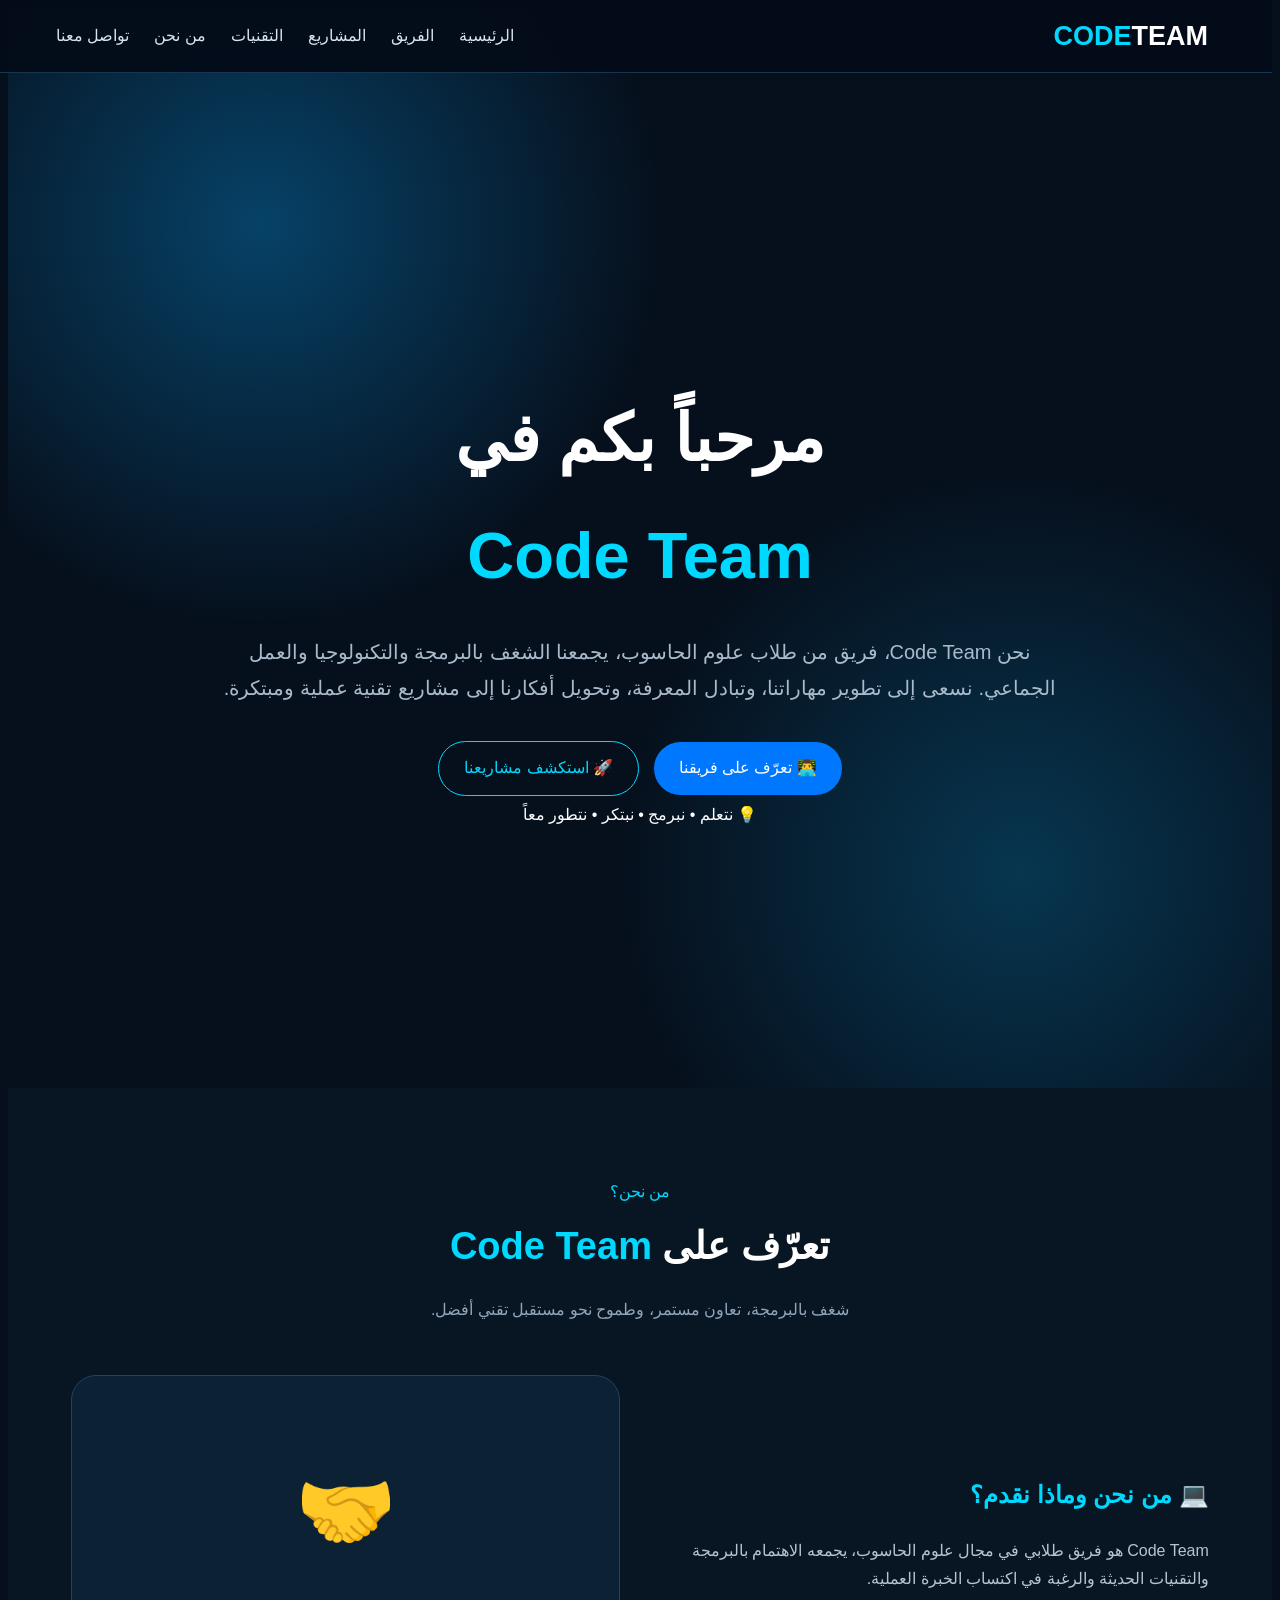
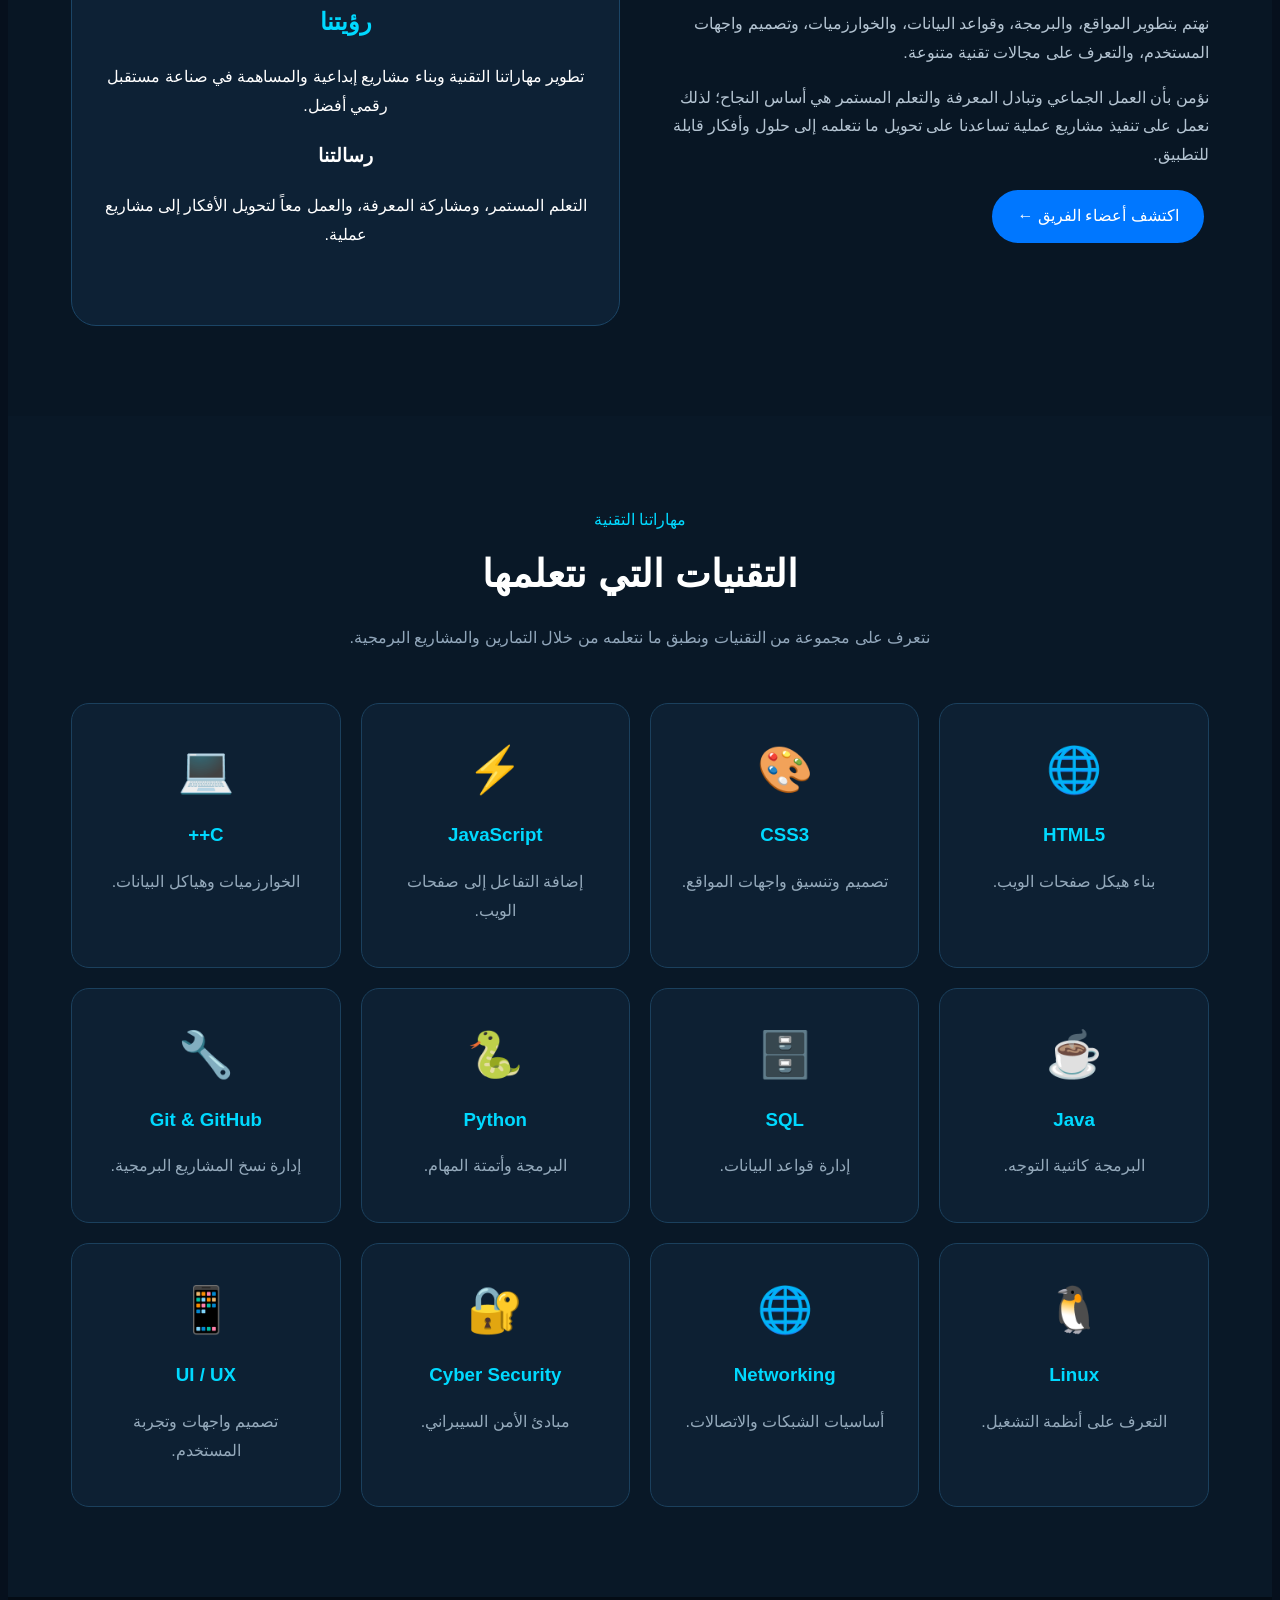
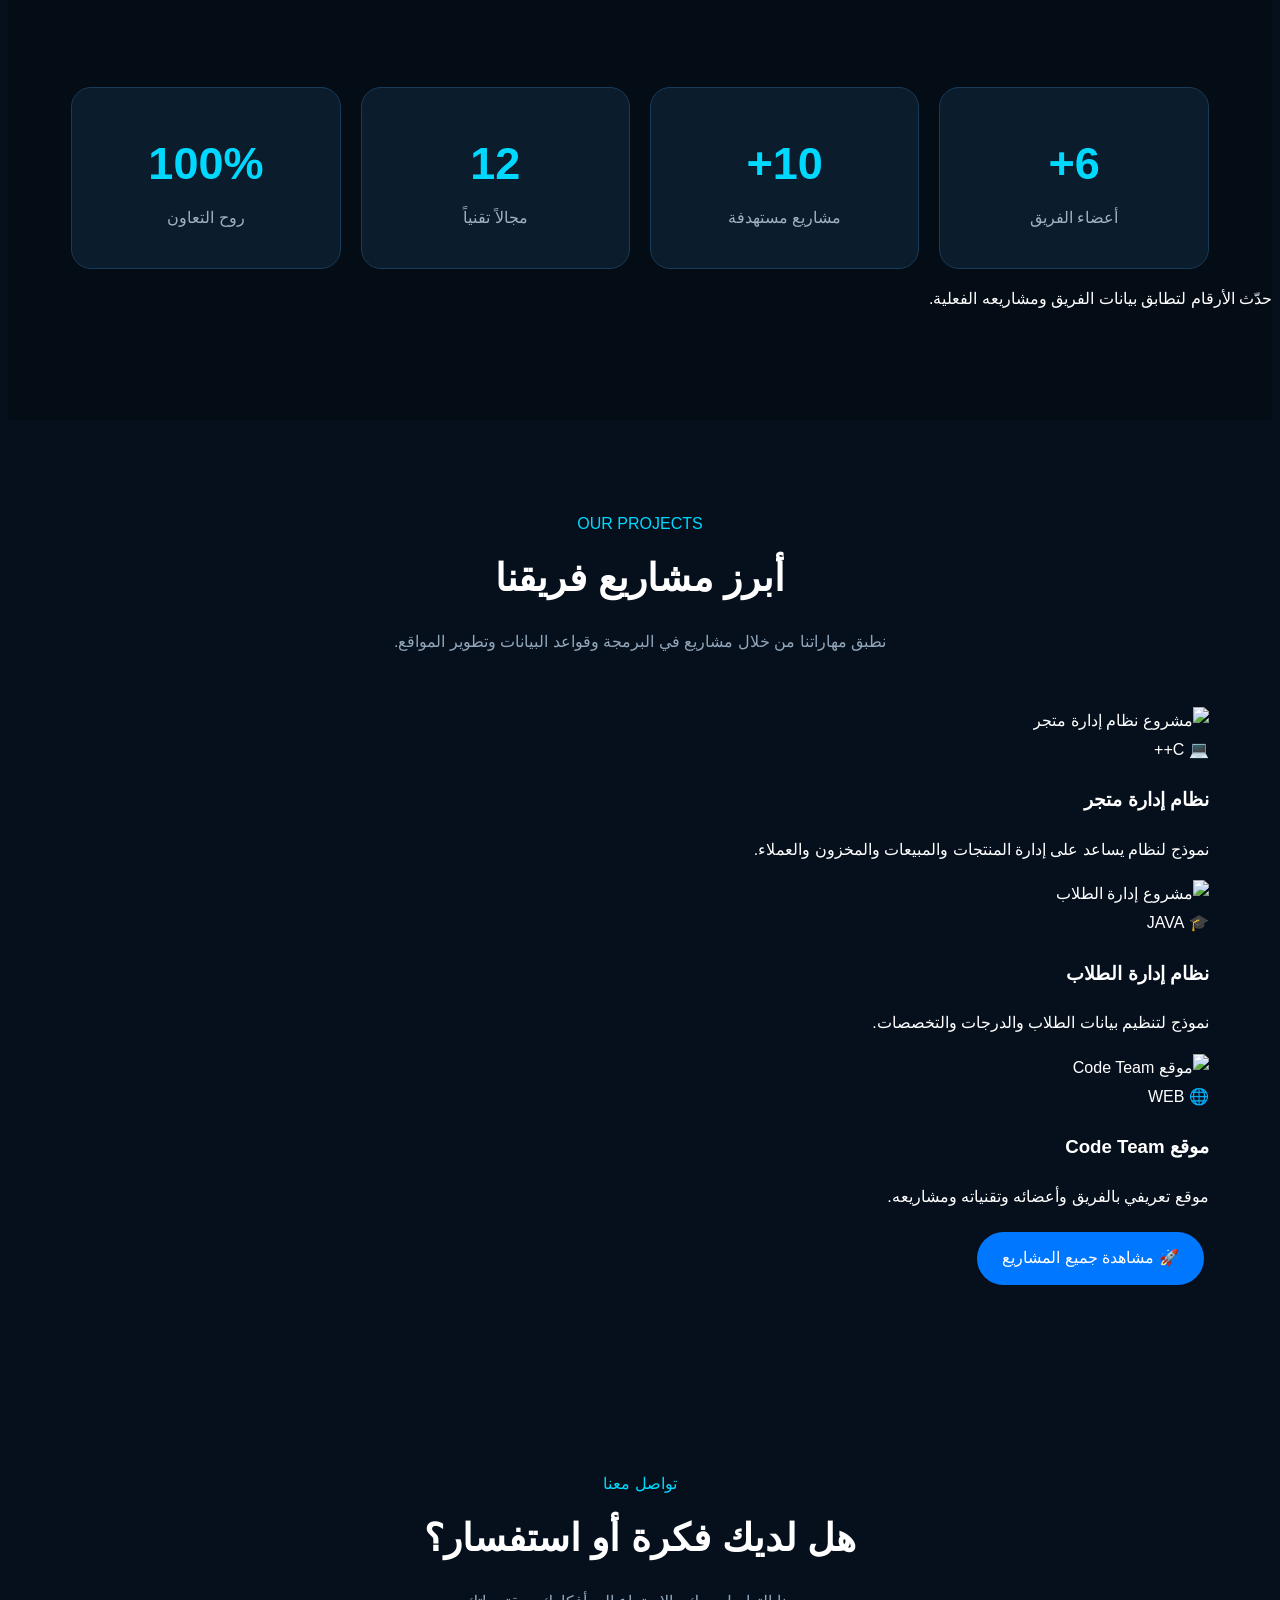
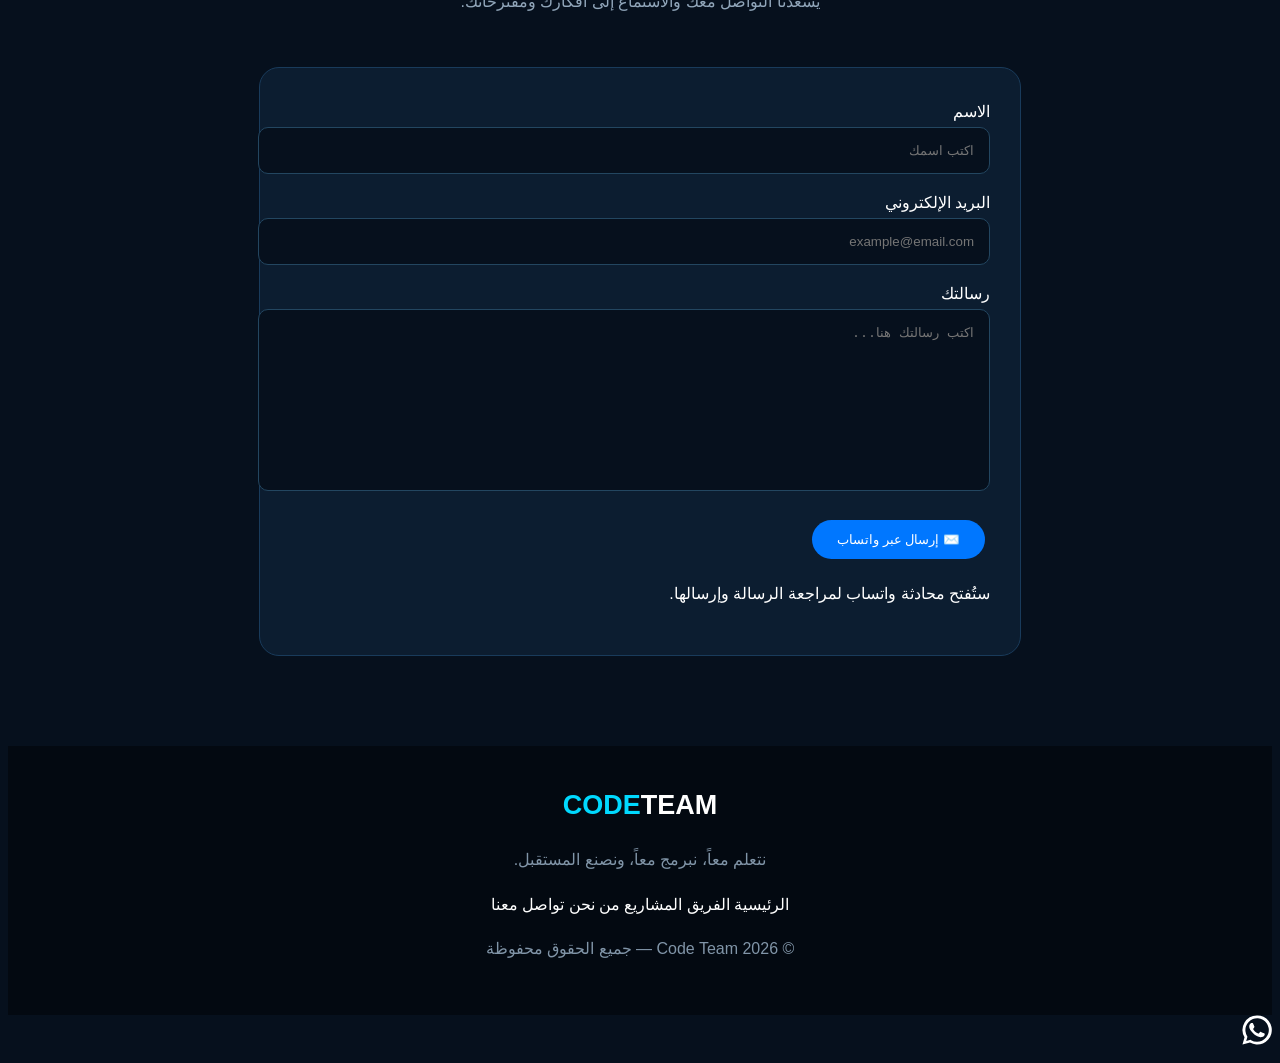
==== index.html @ 708ad38e "الرفع الأول للموقع" ====
<!DOCTYPE html>
<html lang="ar" dir="rtl">

<head>
    <meta charset="UTF-8">
    <meta name="viewport" content="width=device-width, initial-scale=1.0">

    <meta name="theme-color" content="#06101d">
    <meta name="description"
          content="Code Team فريق طلابي في علوم الحاسوب يهتم بالبرمجة وتطوير المواقع والمشاريع التقنية والعمل الجماعي.">

    <title>Code Team | فريق علوم الحاسوب</title>

    <link rel="stylesheet" href="css/style.css">
</head>

<body>

<!-- ================= رأس الموقع ================= -->

<header>
    <nav class="navbar container">

        <a href="index.html" class="logo">
            CODE<span>TEAM</span>
        </a>

        <ul>
            <li><a href="index.html" class="active">الرئيسية</a></li>
            <li><a href="team.html">الفريق</a></li>
            <li><a href="projects.html">المشاريع</a></li>
            <li><a href="#technologies">التقنيات</a></li>
            <li><a href="#about">من نحن</a></li>
            <li><a href="#contact">تواصل معنا</a></li>
        </ul>

    </nav>
</header>


<main>

    <!-- ================= الواجهة الرئيسية ================= -->

    <section class="hero">

        <div class="container hero-content">

            <!-- <span class="badge">
                🚀 فريق طلابي تقني
            </span> -->

            <h1>
                مرحباً بكم في<br>
                <span>Code Team</span>
            </h1>

            <p class="hero-description">
                نحن Code Team، فريق من طلاب علوم الحاسوب،
                يجمعنا الشغف بالبرمجة والتكنولوجيا والعمل الجماعي.
                نسعى إلى تطوير مهاراتنا، وتبادل المعرفة،
                وتحويل أفكارنا إلى مشاريع تقنية عملية ومبتكرة.
            </p>

            <div class="hero-buttons">

                <a href="team.html" class="btn">
                    👨‍💻 تعرّف على فريقنا
                </a>

                <a href="projects.html" class="btn btn-outline">
                    🚀 استكشف مشاريعنا
                </a>

            </div>

            <div class="hero-note">
                💡 نتعلم • نبرمج • نبتكر • نتطور معاً
            </div>

        </div>

    </section>


    <!-- ================= من نحن ================= -->

    <section class="about section-padding" id="about">

        <div class="container">

            <div class="section-title">

                <span>من نحن؟</span>

                <h2>
                    تعرّف على <span>Code Team</span>
                </h2>

                <p>
                    شغف بالبرمجة، تعاون مستمر، وطموح نحو مستقبل تقني أفضل.
                </p>

            </div>


            <div class="about-grid">

                <div class="about-text">

                    <h2>💻 من نحن وماذا نقدم؟</h2>

                    <p>
                        Code Team هو فريق طلابي في مجال علوم الحاسوب،
                        يجمعه الاهتمام بالبرمجة والتقنيات الحديثة
                        والرغبة في اكتساب الخبرة العملية.
                    </p>

                    <p>
                        نهتم بتطوير المواقع، والبرمجة، وقواعد البيانات،
                        والخوارزميات، وتصميم واجهات المستخدم،
                        والتعرف على مجالات تقنية متنوعة.
                    </p>

                    <p>
                        نؤمن بأن العمل الجماعي وتبادل المعرفة
                        والتعلم المستمر هي أساس النجاح؛ لذلك نعمل
                        على تنفيذ مشاريع عملية تساعدنا على تحويل
                        ما نتعلمه إلى حلول وأفكار قابلة للتطبيق.
                    </p>

                    <a href="team.html" class="btn">
                        اكتشف أعضاء الفريق ←
                    </a>

                </div>


                <div class="vision-card">

                    <div class="big-icon">🤝</div>

                    <h2>رؤيتنا</h2>

                    <p>
                        تطوير مهاراتنا التقنية وبناء مشاريع إبداعية
                        والمساهمة في صناعة مستقبل رقمي أفضل.
                    </p>

                    <div class="vision-divider"></div>

                    <h3>رسالتنا</h3>

                    <p>
                        التعلم المستمر، ومشاركة المعرفة،
                        والعمل معاً لتحويل الأفكار إلى مشاريع عملية.
                    </p>

                </div>

            </div>

        </div>

    </section>


    <!-- ================= التقنيات ================= -->

    <section class="dark-section section-padding" id="technologies">

        <div class="container">

            <div class="section-title">

                <span>مهاراتنا التقنية</span>

                <h2>التقنيات التي نتعلمها</h2>

                <p>
                    نتعرف على مجموعة من التقنيات ونطبق ما نتعلمه
                    من خلال التمارين والمشاريع البرمجية.
                </p>

            </div>


            <div class="tech-grid">

                <article class="tech-card">
                    <span>🌐</span>
                    <h3>HTML5</h3>
                    <p>بناء هيكل صفحات الويب.</p>
                </article>

                <article class="tech-card">
                    <span>🎨</span>
                    <h3>CSS3</h3>
                    <p>تصميم وتنسيق واجهات المواقع.</p>
                </article>

                <article class="tech-card">
                    <span>⚡</span>
                    <h3>JavaScript</h3>
                    <p>إضافة التفاعل إلى صفحات الويب.</p>
                </article>

                <article class="tech-card">
                    <span>💻</span>
                    <h3>C++</h3>
                    <p>الخوارزميات وهياكل البيانات.</p>
                </article>

                <article class="tech-card">
                    <span>☕</span>
                    <h3>Java</h3>
                    <p>البرمجة كائنية التوجه.</p>
                </article>

                <article class="tech-card">
                    <span>🗄️</span>
                    <h3>SQL</h3>
                    <p>إدارة قواعد البيانات.</p>
                </article>

                <article class="tech-card">
                    <span>🐍</span>
                    <h3>Python</h3>
                    <p>البرمجة وأتمتة المهام.</p>
                </article>

                <article class="tech-card">
                    <span>🔧</span>
                    <h3>Git & GitHub</h3>
                    <p>إدارة نسخ المشاريع البرمجية.</p>
                </article>

                <article class="tech-card">
                    <span>🐧</span>
                    <h3>Linux</h3>
                    <p>التعرف على أنظمة التشغيل.</p>
                </article>

                <article class="tech-card">
                    <span>🌐</span>
                    <h3>Networking</h3>
                    <p>أساسيات الشبكات والاتصالات.</p>
                </article>

                <article class="tech-card">
                    <span>🔐</span>
                    <h3>Cyber Security</h3>
                    <p>مبادئ الأمن السيبراني.</p>
                </article>

                <article class="tech-card">
                    <span>📱</span>
                    <h3>UI / UX</h3>
                    <p>تصميم واجهات وتجربة المستخدم.</p>
                </article>

            </div>

        </div>

    </section>


    <!-- ================= إحصائيات الفريق ================= -->

    <section class="stats section-padding">

        <div class="container stats-grid">

            <div class="stat">
                <strong>6+</strong>
                <span>أعضاء الفريق</span>
            </div>

            <div class="stat">
                <strong>10+</strong>
                <span>مشاريع مستهدفة</span>
            </div>

            <div class="stat">
                <strong>12</strong>
                <span>مجالاً تقنياً</span>
            </div>

            <div class="stat">
                <strong>100%</strong>
                <span>روح التعاون</span>
            </div>

        </div>

        <p class="stats-note">
            حدّث الأرقام لتطابق بيانات الفريق ومشاريعه الفعلية.
        </p>

    </section>


    <!-- ================= المشاريع ================= -->

    <section class="projects-preview section-padding" id="projects">

        <div class="container">

            <div class="section-title">

                <span>OUR PROJECTS</span>

                <h2>أبرز مشاريع فريقنا</h2>

                <p>
                    نطبق مهاراتنا من خلال مشاريع في البرمجة
                    وقواعد البيانات وتطوير المواقع.
                </p>

            </div>


            <div class="home-projects">

                <article class="home-project">

                    <img
                        src="images/project1.jpg"
                        alt="مشروع نظام إدارة متجر"
                        loading="lazy">

                    <div class="project-info">

                        <span class="project-tag">💻 C++</span>

                        <h3>نظام إدارة متجر</h3>

                        <p>
                            نموذج لنظام يساعد على إدارة المنتجات
                            والمبيعات والمخزون والعملاء.
                        </p>

                    </div>

                </article>


                <article class="home-project">

                    <img
                        src="images/project2.jpg"
                        alt="مشروع إدارة الطلاب"
                        loading="lazy">

                    <div class="project-info">

                        <span class="project-tag">🎓 JAVA</span>

                        <h3>نظام إدارة الطلاب</h3>

                        <p>
                            نموذج لتنظيم بيانات الطلاب
                            والدرجات والتخصصات.
                        </p>

                    </div>

                </article>


                <article class="home-project">

                    <img
                        src="images/project3.jpg"
                        alt="موقع Code Team"
                        loading="lazy">

                    <div class="project-info">

                        <span class="project-tag">🌐 WEB</span>

                        <h3>موقع Code Team</h3>

                        <p>
                            موقع تعريفي بالفريق وأعضائه
                            وتقنياته ومشاريعه.
                        </p>

                    </div>

                </article>

            </div>


            <div class="center-button">

                <a href="projects.html" class="btn">
                    🚀 مشاهدة جميع المشاريع
                </a>

            </div>

        </div>

    </section>


    <!-- ================= التواصل ================= -->

    <section class="contact-section section-padding" id="contact">

        <div class="container">

            <div class="section-title">

                <span>تواصل معنا</span>

                <h2>هل لديك فكرة أو استفسار؟</h2>

                <p>
                    يسعدنا التواصل معك والاستماع إلى أفكارك ومقترحاتك.
                </p>

            </div>


            <div class="contact-box">

                <form id="contactForm">

                    <label for="contactName">الاسم</label>

                    <input
                        type="text"
                        id="contactName"
                        name="name"
                        placeholder="اكتب اسمك"
                        autocomplete="name"
                        maxlength="80"
                        required>


                    <label for="contactEmail">البريد الإلكتروني</label>

                    <input
                        type="email"
                        id="contactEmail"
                        name="email"
                        placeholder="example@email.com"
                        autocomplete="email"
                        maxlength="120"
                        required>


                    <label for="contactMessage">رسالتك</label>

                    <textarea
                        id="contactMessage"
                        name="message"
                        placeholder="اكتب رسالتك هنا..."
                        rows="5"
                        maxlength="2000"
                        required></textarea>


                    <button type="submit" class="btn">
                        ✉️ إرسال عبر واتساب
                    </button>

                    <p id="formStatus" role="status" aria-live="polite"></p>

                    <p class="form-note">
                        ستُفتح محادثة واتساب لمراجعة الرسالة وإرسالها.
                    </p>

                </form>

            </div>

        </div>

    </section>

</main>


<!-- ================= تذييل الموقع ================= -->

<footer class="footer">

    <div class="container">

        <a href="index.html" class="logo">
            CODE<span>TEAM</span>
        </a>

        <p>
            نتعلم معاً، نبرمج معاً، ونصنع المستقبل.
        </p>

        <div class="footer-links">

            <a href="index.html">الرئيسية</a>
            <a href="team.html">الفريق</a>
            <a href="projects.html">المشاريع</a>
            <a href="#about">من نحن</a>
            <a href="#contact">تواصل معنا</a>

        </div>

        <p class="copyright">
            © 2026 Code Team — جميع الحقوق محفوظة
        </p>

    </div>

</footer>


<!-- ================= زر واتساب العائم ================= -->

<a
    href="https://wa.me/967771121562"
    class="whatsapp-float"
    target="_blank"
    rel="noopener noreferrer"
    aria-label="تواصل معنا عبر واتساب"
    title="تواصل معنا عبر واتساب">

    <svg
        xmlns="http://www.w3.org/2000/svg"
        viewBox="0 0 32 32"
        width="30"
        height="30"
        fill="currentColor"
        aria-hidden="true">

        <path d="M16 .5A15.4 15.4 0 0 0 2.7 23.7L.5 31.5l8-2.1A15.5 15.5 0 1 0 16 .5zm0 28a12.4 12.4 0 0 1-6.3-1.7l-.5-.3-4.7 1.2 1.3-4.6-.3-.5A12.5 12.5 0 1 1 16 28.5zm6.9-9.3c-.4-.2-2.3-1.1-2.7-1.2-.4-.1-.6-.2-.9.2-.3.4-1 1.2-1.2 1.4-.2.3-.4.3-.8.1-.4-.2-1.7-.6-3.2-1.9-1.2-1-1.9-2.3-2.1-2.7-.2-.4 0-.6.2-.8l.6-.7c.2-.2.3-.4.4-.7.1-.2 0-.5 0-.7-.1-.2-.9-2.1-1.3-2.9-.3-.8-.7-.7-.9-.7h-.8c-.3 0-.7.1-1.1.5-.4.4-1.4 1.4-1.4 3.3s1.5 3.8 1.7 4.1c.2.3 2.9 4.4 7 6.1 1 .4 1.8.7 2.4.8 1 .3 1.9.2 2.6.1.8-.1 2.3-.9 2.6-1.8.3-.9.3-1.7.2-1.8-.1-.2-.4-.3-.8-.5z"/>

    </svg>

</a>


<script src="js/script.js"></script>

</body>
</html>
---- css/style.css ----
```css
* {
    margin: 0;
    padding: 0;
    box-sizing: border-box;
    scroll-behavior: smooth;
}

body {
    font-family: Tahoma, Arial, sans-serif;
    background: #06101d;
    color: white;
    line-height: 1.8;
}

a {
    text-decoration: none;
    color: inherit;
}

.container {
    width: 90%;
    max-width: 1200px;
    margin: auto;
}

/* ================= NAVBAR ================= */

header {
    position: fixed;
    top: 0;
    width: 100%;
    z-index: 999;
    background: rgba(4, 12, 24, 0.96);
    border-bottom: 1px solid #183550;
}

.navbar {
    width: 90%;
    max-width: 1200px;
    min-height: 72px;
    margin: auto;

    display: flex;
    align-items: center;
    justify-content: space-between;
}

.logo {
    font-size: 27px;
    font-weight: bold;
    color: #00d9ff;
}

.logo span {
    color: white;
}

.navbar ul {
    display: flex;
    list-style: none;
    gap: 25px;
}

.navbar ul a {
    color: #d7e4ef;
    transition: 0.3s;
}

.navbar ul a:hover {
    color: #00d9ff;
}


/* ================= HERO ================= */

.hero {
    min-height: 100vh;

    display: flex;
    align-items: center;
    justify-content: center;

    text-align: center;

    padding: 120px 20px 60px;

    background:
        radial-gradient(circle at 20% 20%, #064267, transparent 30%),
        radial-gradient(circle at 80% 80%, #073650, transparent 30%),
        #06101d;
}

.hero-content {
    max-width: 850px;
    animation: appear 1.3s ease;
}

.badge {
    display: inline-block;
    padding: 8px 18px;
    border-radius: 30px;
    border: 1px solid #00d9ff;
    color: #00d9ff;
    margin-bottom: 20px;
}

.hero h1 {
    font-size: 65px;
    margin-bottom: 15px;
}

.hero h1 span {
    color: #00d9ff;
}

.hero p {
    color: #a9bbcb;
    font-size: 20px;
    margin-bottom: 30px;
}


/* ================= BUTTON ================= */

.btn {
    display: inline-block;

    padding: 12px 25px;

    border: none;
    border-radius: 30px;

    background: #0077ff;

    color: white;

    cursor: pointer;

    transition: 0.3s;

    margin: 5px;
}

.btn:hover {
    transform: translateY(-5px);

    box-shadow:
        0 10px 25px #0077ff44;
}

.btn-outline {
    background: transparent;

    border: 1px solid #00d9ff;

    color: #00d9ff;
}


/* ================= SECTIONS ================= */

section {
    padding: 90px 0;
}

.dark-section {
    background: #091827;
}

.section-title {
    text-align: center;
    margin-bottom: 50px;
}

.section-title span {
    color: #00d9ff;
}

.section-title h2 {
    font-size: 38px;
    margin: 5px 0 10px;
}

.section-title p {
    color: #91a6ba;
}


/* ================= ABOUT ================= */

.about {
    background: #081624;
}

.about-grid {
    display: grid;

    grid-template-columns: 1fr 1fr;

    gap: 40px;

    align-items: center;
}

.about-text h2 {
    color: #00d9ff;
    margin-bottom: 20px;
}

.about-text p {
    color: #b4c4d2;
    margin-bottom: 15px;
}

.vision-card {
    background: #0d2135;

    border: 1px solid #1b4566;

    border-radius: 25px;

    padding: 60px 20px;

    text-align: center;
}

.big-icon {
    font-size: 80px;
}

.vision-card h2 {
    color: #00d9ff;
}


/* ================= TECHNOLOGIES ================= */

.tech-grid {
    display: grid;

    grid-template-columns:
        repeat(4, 1fr);

    gap: 20px;
}

.tech-card {
    background: #0d2033;

    border: 1px solid #1b405d;

    border-radius: 18px;

    padding: 25px;

    text-align: center;

    transition: 0.4s;
}

.tech-card:hover {
    transform: translateY(-8px);
    border-color: #00d9ff;
}

.tech-card span {
    font-size: 45px;
}

.tech-card h3 {
    color: #00d9ff;
    margin: 8px 0;
}

.tech-card p {
    color: #94a9bb;
}


/* ================= STATS ================= */

.stats {
    background: #040c15;
}

.stats-grid {
    display: grid;

    grid-template-columns:
        repeat(4, 1fr);

    gap: 20px;
}

.stat {
    text-align: center;

    padding: 35px;

    background: #0b1c2d;

    border-radius: 20px;

    border: 1px solid #183b57;
}

.stat strong {
    display: block;

    color: #00d9ff;

    font-size: 45px;
}

.stat span {
    color: #a0b1c1;
}


/* ================= CONTACT ================= */

.contact-box {
    max-width: 700px;

    margin: auto;

    background: #0c1d30;

    padding: 30px;

    border-radius: 20px;

    border: 1px solid #193b5b;
}

.contact-box input,
.contact-box textarea {
    width: 100%;

    padding: 15px;

    margin-bottom: 15px;

    background: #06101d;

    border: 1px solid #234660;

    border-radius: 10px;

    color: white;

    outline: none;
}

.contact-box textarea {
    height: 150px;
    resize: none;
}


/* ================= FOOTER ================= */

footer {
    text-align: center;

    background: #030911;

    padding: 35px 20px;
}

footer h2 {
    color: #00d9ff;
}

footer p {
    color: #8195a8;
}


/* ================= ANIMATION ================= */

@keyframes appear {

    from {
        opacity: 0;
        transform: translateY(30px);
    }

    to {
        opacity: 1;
        transform: translateY(0);
    }

}


/* ================= MOBILE ================= */

@media(max-width: 900px) {

    .tech-grid {
        grid-template-columns:
            repeat(2, 1fr);
    }

    .stats-grid {
        grid-template-columns:
            repeat(2, 1fr);
    }

    .about-grid {
        grid-template-columns: 1fr;
    }

}


@media(max-width: 650px) {

    .navbar ul {
        gap: 10px;
        flex-wrap: wrap;
        justify-content: center;
    }

    .hero h1 {
        font-size: 40px;
    }

    .tech-grid,
    .stats-grid {
        grid-template-columns: 1fr;
    }

}


/* ================= فريقنا في الصفحة الرئيسية ================= */

.team-preview {
    background: #071522;
    padding: 90px 0;
}

.home-team {
    width: 90%;
    max-width: 1100px;
    margin: auto;

    display: grid;

    grid-template-columns:
        repeat(4, 1fr);

    gap: 25px;
}

.home-member {
    background: #0d2033;

    border: 1px solid #1b405d;

    border-radius: 20px;

    overflow: hidden;

    text-align: center;

    transition: 0.4s;
}

.home-member:hover {
    transform: translateY(-10px);

    border-color: #00d9ff;

    box-shadow:
        0 15px 35px #00d9ff22;
}

.home-member img {
    width: 100%;

    height: 260px;

    object-fit: cover;

    display: block;
}

.home-member h3 {
    color: #00d9ff;

    margin: 15px 10px 5px;

    font-size: 21px;
}

.home-member p {
    color: #a8bac9;

    padding: 0 10px 20px;
}


/* ================= TEAM RESPONSIVE ================= */

@media (max-width: 900px) {

    .home-team {
        grid-template-columns:
            repeat(2, 1fr);
    }

}

@media (max-width: 550px) {

    .home-team {
        grid-template-columns: 1fr;
    }

}
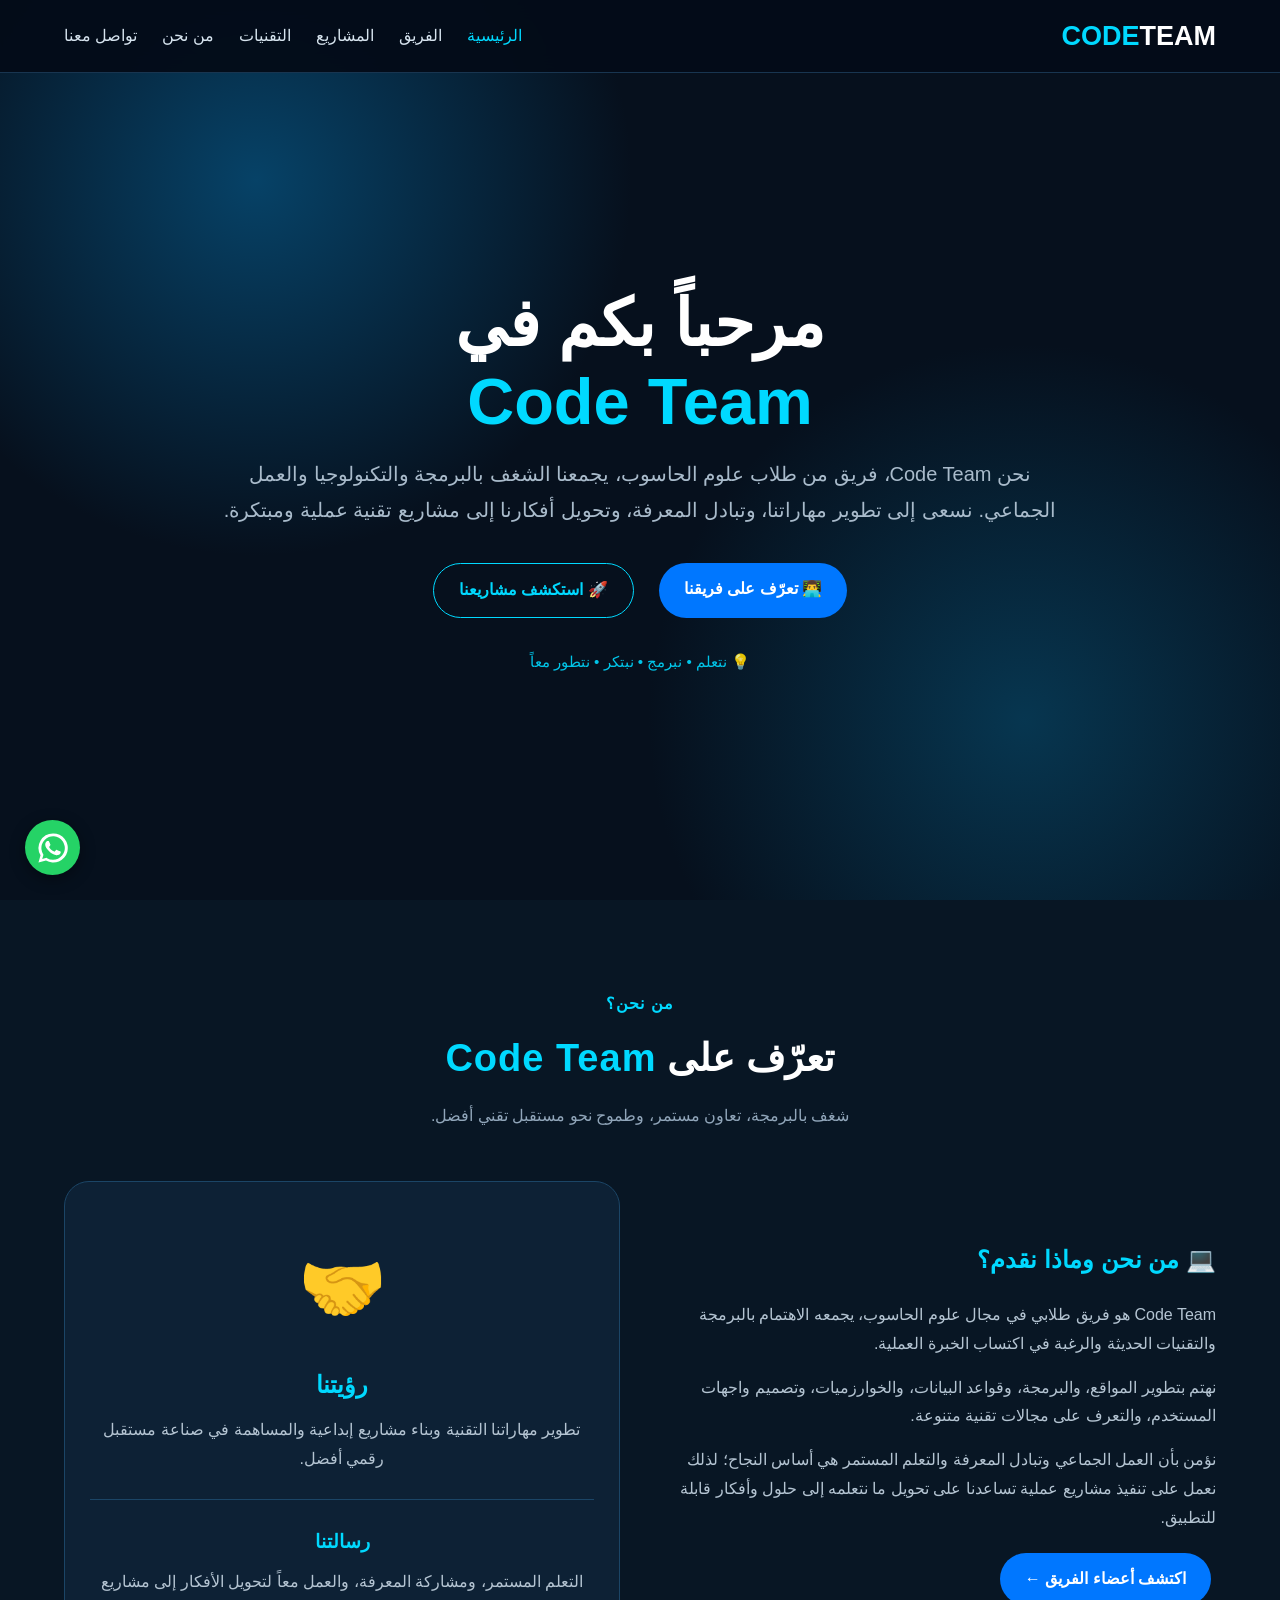
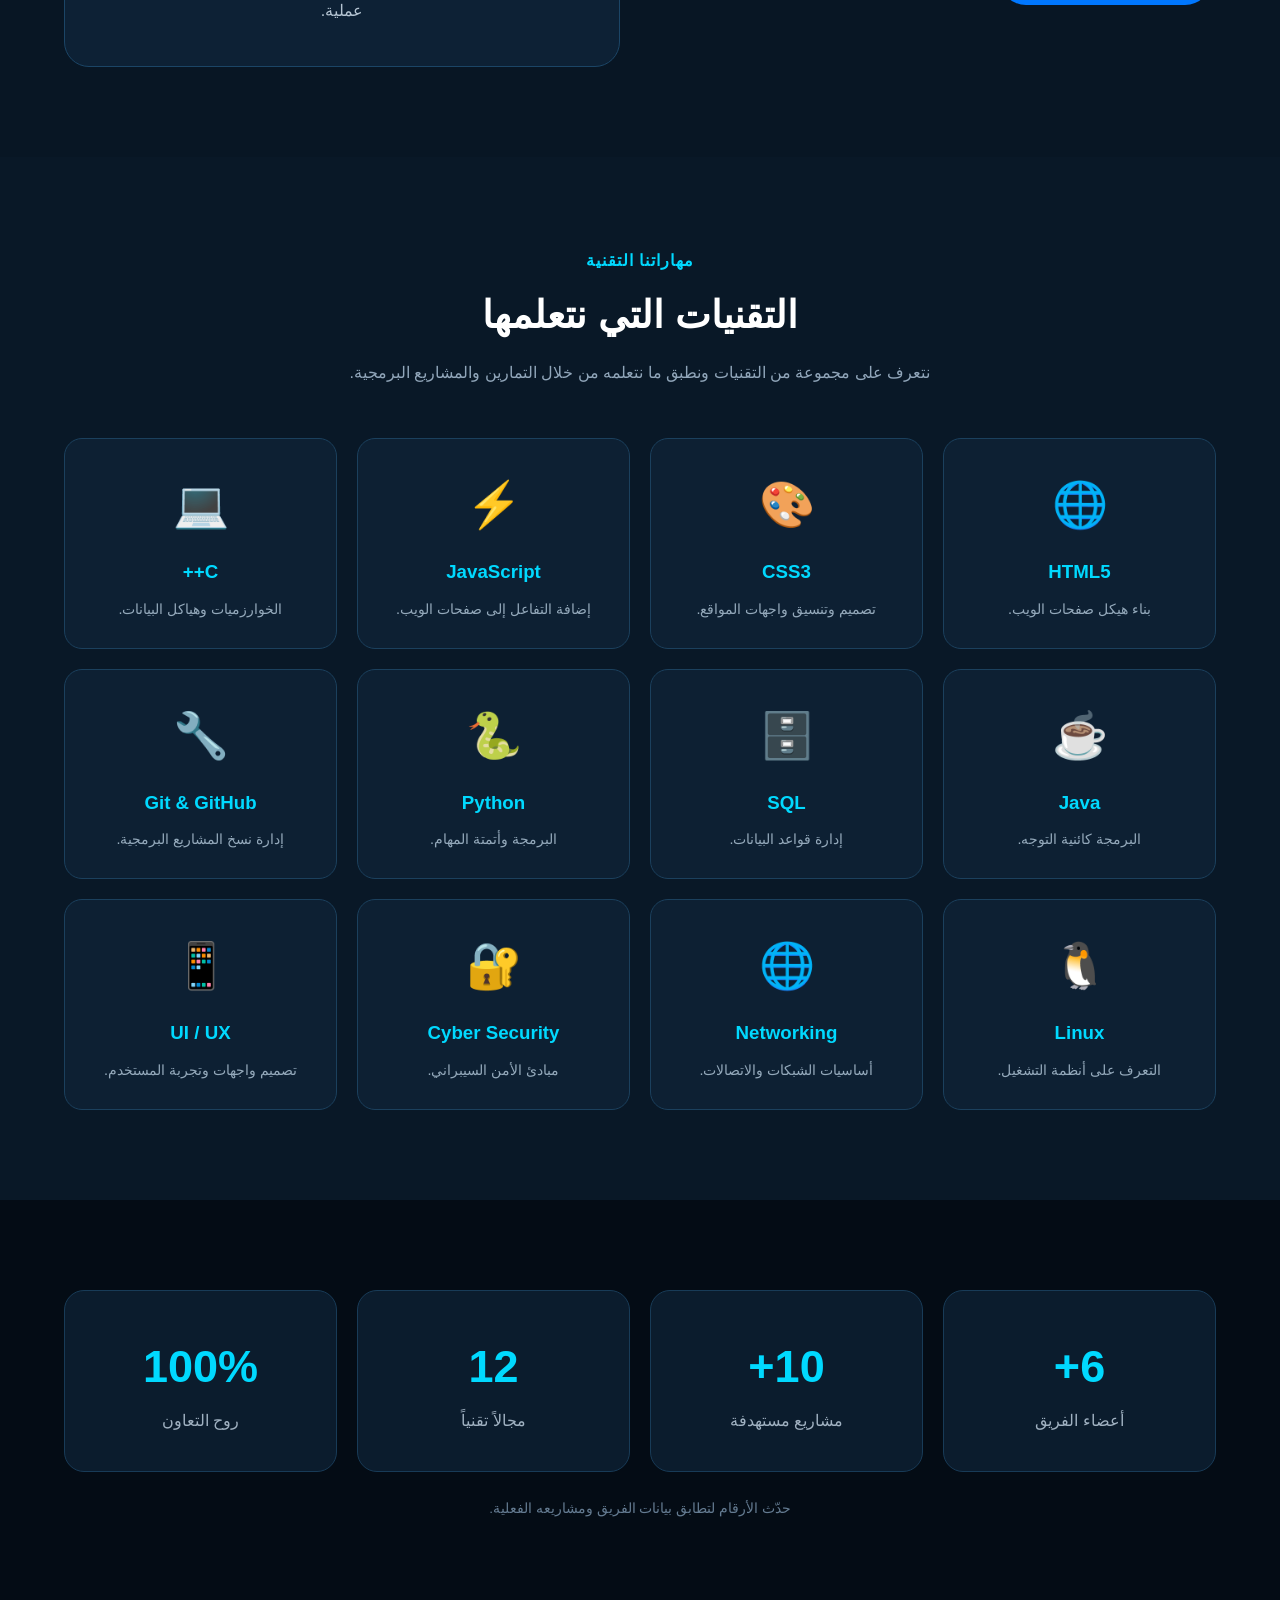
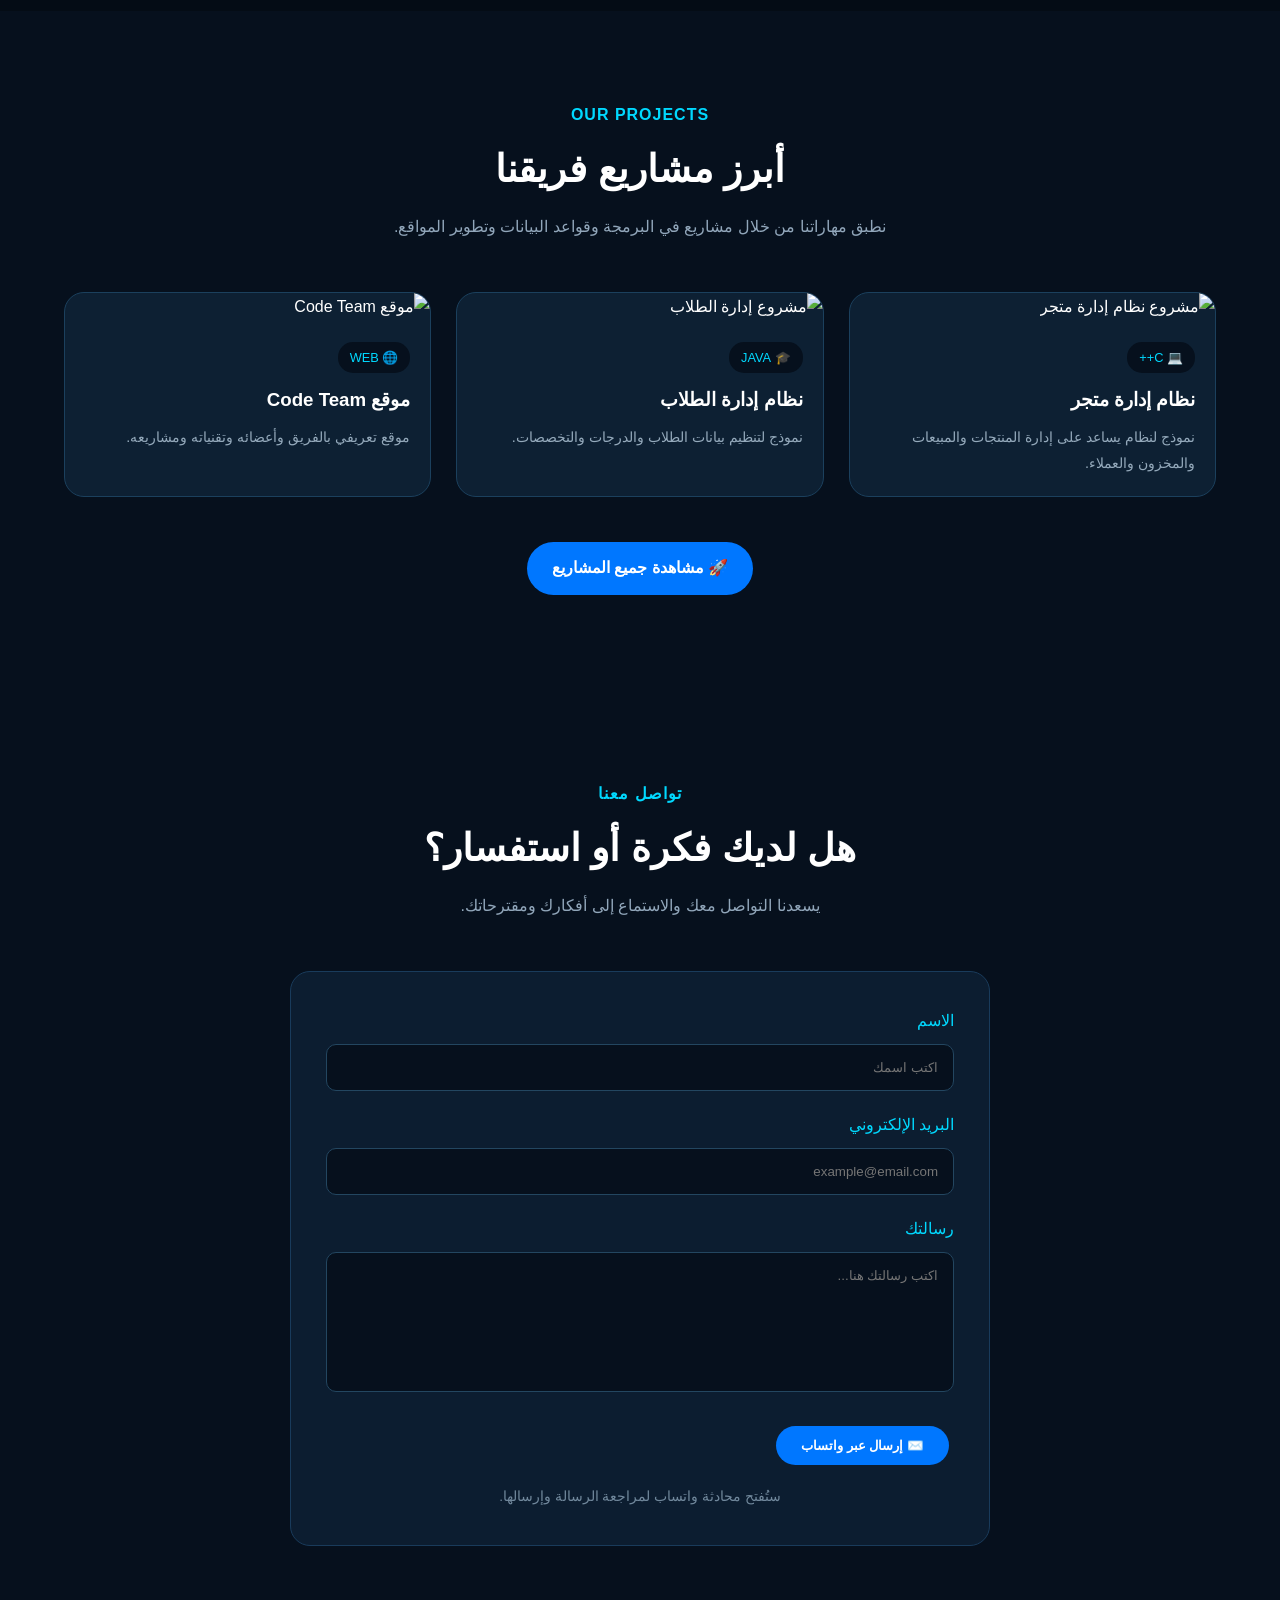
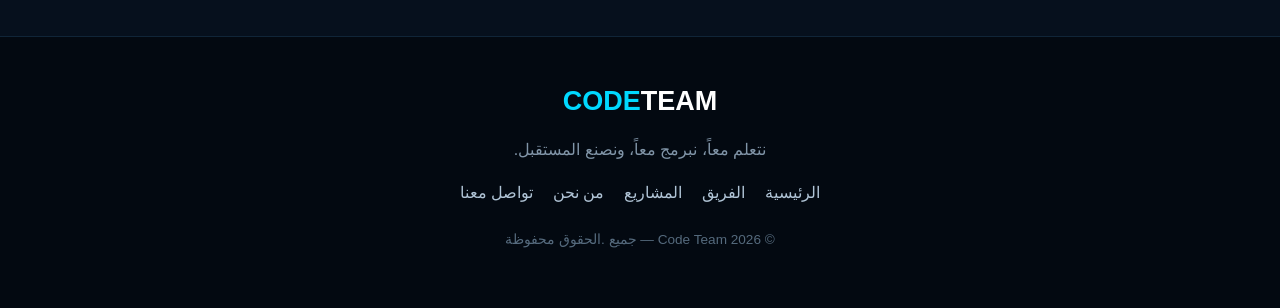
==== commit d88fc73e: "تعديل سريع" ====
--- a/index.html
+++ b/index.html
@@ -512,7 +512,7 @@
         </div>
 
         <p class="copyright">
-            © 2026 Code Team — جميع الحقوق محفوظة
+            © 2026 Code Team — جميع .الحقوق محفوظة
         </p>
 
     </div>
--- a/css/style.css
+++ b/css/style.css
@@ -1,4 +1,3 @@
-```css
 * {
     margin: 0;
     padding: 0;
@@ -11,6 +10,7 @@
     background: #06101d;
     color: white;
     line-height: 1.8;
+    overflow-x: hidden;
 }
 
 a {
@@ -33,6 +33,7 @@
     z-index: 999;
     background: rgba(4, 12, 24, 0.96);
     border-bottom: 1px solid #183550;
+    backdrop-filter: blur(10px);
 }
 
 .navbar {
@@ -40,10 +41,10 @@
     max-width: 1200px;
     min-height: 72px;
     margin: auto;
-
     display: flex;
     align-items: center;
     justify-content: space-between;
+    padding: 10px 0;
 }
 
 .logo {
@@ -67,24 +68,20 @@
     transition: 0.3s;
 }
 
-.navbar ul a:hover {
-    color: #00d9ff;
-}
-
+.navbar ul a:hover,
+.navbar ul a.active {
+    color: #00d9ff;
+}
 
 /* ================= HERO ================= */
 
 .hero {
     min-height: 100vh;
-
     display: flex;
     align-items: center;
     justify-content: center;
-
-    text-align: center;
-
+    text-align: center;
     padding: 120px 20px 60px;
-
     background:
         radial-gradient(circle at 20% 20%, #064267, transparent 30%),
         radial-gradient(circle at 80% 80%, #073650, transparent 30%),
@@ -108,6 +105,7 @@
 .hero h1 {
     font-size: 65px;
     margin-bottom: 15px;
+    line-height: 1.2;
 }
 
 .hero h1 span {
@@ -120,43 +118,50 @@
     margin-bottom: 30px;
 }
 
+.hero-buttons {
+    display: flex;
+    justify-content: center;
+    gap: 15px;
+    flex-wrap: wrap;
+    margin-bottom: 25px;
+}
+
+.hero-note {
+    color: #00d9ff;
+    font-size: 0.95rem;
+    opacity: 0.9;
+}
 
 /* ================= BUTTON ================= */
 
 .btn {
     display: inline-block;
-
     padding: 12px 25px;
-
     border: none;
     border-radius: 30px;
-
     background: #0077ff;
-
     color: white;
-
     cursor: pointer;
-
     transition: 0.3s;
-
     margin: 5px;
+    font-weight: bold;
 }
 
 .btn:hover {
     transform: translateY(-5px);
-
-    box-shadow:
-        0 10px 25px #0077ff44;
+    box-shadow: 0 10px 25px #0077ff44;
 }
 
 .btn-outline {
     background: transparent;
-
     border: 1px solid #00d9ff;
-
-    color: #00d9ff;
-}
-
+    color: #00d9ff;
+}
+
+.btn-outline:hover {
+    background: #00d9ff;
+    color: #06101d;
+}
 
 /* ================= SECTIONS ================= */
 
@@ -164,6 +169,10 @@
     padding: 90px 0;
 }
 
+.section-padding {
+    padding: 90px 0;
+}
+
 .dark-section {
     background: #091827;
 }
@@ -175,6 +184,8 @@
 
 .section-title span {
     color: #00d9ff;
+    font-weight: bold;
+    letter-spacing: 1px;
 }
 
 .section-title h2 {
@@ -186,7 +197,6 @@
     color: #91a6ba;
 }
 
-
 /* ================= ABOUT ================= */
 
 .about {
@@ -195,11 +205,8 @@
 
 .about-grid {
     display: grid;
-
     grid-template-columns: 1fr 1fr;
-
     gap: 40px;
-
     align-items: center;
 }
 
@@ -215,47 +222,46 @@
 
 .vision-card {
     background: #0d2135;
-
     border: 1px solid #1b4566;
-
     border-radius: 25px;
-
-    padding: 60px 20px;
-
+    padding: 40px 25px;
     text-align: center;
 }
 
 .big-icon {
-    font-size: 80px;
-}
-
-.vision-card h2 {
-    color: #00d9ff;
-}
-
+    font-size: 70px;
+    margin-bottom: 15px;
+}
+
+.vision-card h2, .vision-card h3 {
+    color: #00d9ff;
+    margin-bottom: 10px;
+}
+
+.vision-card p {
+    color: #b4c4d2;
+}
+
+.vision-divider {
+    height: 1px;
+    background: #1b4566;
+    margin: 25px 0;
+}
 
 /* ================= TECHNOLOGIES ================= */
 
 .tech-grid {
     display: grid;
-
-    grid-template-columns:
-        repeat(4, 1fr);
-
+    grid-template-columns: repeat(4, 1fr);
     gap: 20px;
 }
 
 .tech-card {
     background: #0d2033;
-
     border: 1px solid #1b405d;
-
     border-radius: 18px;
-
     padding: 25px;
-
-    text-align: center;
-
+    text-align: center;
     transition: 0.4s;
 }
 
@@ -266,6 +272,8 @@
 
 .tech-card span {
     font-size: 45px;
+    display: block;
+    margin-bottom: 10px;
 }
 
 .tech-card h3 {
@@ -275,8 +283,8 @@
 
 .tech-card p {
     color: #94a9bb;
-}
-
+    font-size: 0.9rem;
+}
 
 /* ================= STATS ================= */
 
@@ -286,30 +294,21 @@
 
 .stats-grid {
     display: grid;
-
-    grid-template-columns:
-        repeat(4, 1fr);
-
+    grid-template-columns: repeat(4, 1fr);
     gap: 20px;
 }
 
 .stat {
     text-align: center;
-
-    padding: 35px;
-
+    padding: 35px 20px;
     background: #0b1c2d;
-
     border-radius: 20px;
-
     border: 1px solid #183b57;
 }
 
 .stat strong {
     display: block;
-
-    color: #00d9ff;
-
+    color: #00d9ff;
     font-size: 45px;
 }
 
@@ -317,208 +316,273 @@
     color: #a0b1c1;
 }
 
+.stats-note {
+    text-align: center;
+    color: #647b91;
+    margin-top: 25px;
+    font-size: 0.85rem;
+}
+
+/* ================= PROJECTS PREVIEW ================= */
+
+.projects-preview {
+    background: #06101d;
+}
+
+.home-projects {
+    display: grid;
+    grid-template-columns: repeat(3, 1fr);
+    gap: 25px;
+}
+
+.home-project {
+    background: #0d2033;
+    border: 1px solid #1b405d;
+    border-radius: 20px;
+    overflow: hidden;
+    transition: 0.4s;
+}
+
+.home-project:hover {
+    transform: translateY(-8px);
+    border-color: #00d9ff;
+}
+
+.home-project img {
+    width: 100%;
+    height: 200px;
+    object-fit: cover;
+}
+
+.project-info {
+    padding: 20px;
+}
+
+.project-tag {
+    display: inline-block;
+    background: #06101d;
+    color: #00d9ff;
+    padding: 4px 12px;
+    border-radius: 15px;
+    font-size: 0.8rem;
+    margin-bottom: 10px;
+}
+
+.project-info h3 {
+    color: white;
+    margin-bottom: 8px;
+}
+
+.project-info p {
+    color: #94a9bb;
+    font-size: 0.9rem;
+}
+
+.center-button {
+    text-align: center;
+    margin-top: 40px;
+}
 
 /* ================= CONTACT ================= */
 
 .contact-box {
     max-width: 700px;
-
     margin: auto;
-
     background: #0c1d30;
-
-    padding: 30px;
-
+    padding: 35px;
     border-radius: 20px;
-
     border: 1px solid #193b5b;
+}
+
+.contact-box label {
+    display: block;
+    margin-bottom: 8px;
+    color: #00d9ff;
 }
 
 .contact-box input,
 .contact-box textarea {
     width: 100%;
-
     padding: 15px;
-
-    margin-bottom: 15px;
-
+    margin-bottom: 20px;
     background: #06101d;
-
     border: 1px solid #234660;
-
     border-radius: 10px;
-
     color: white;
-
     outline: none;
+    font-family: inherit;
+}
+
+.contact-box input:focus,
+.contact-box textarea:focus {
+    border-color: #00d9ff;
 }
 
 .contact-box textarea {
-    height: 150px;
+    height: 140px;
     resize: none;
 }
 
+.form-note {
+    text-align: center;
+    color: #71889c;
+    font-size: 0.85rem;
+    margin-top: 15px;
+}
 
 /* ================= FOOTER ================= */
 
 footer {
     text-align: center;
-
     background: #030911;
-
-    padding: 35px 20px;
-}
-
-footer h2 {
-    color: #00d9ff;
+    padding: 40px 20px;
+    border-top: 1px solid #102538;
+}
+
+footer .logo {
+    display: inline-block;
+    margin-bottom: 10px;
 }
 
 footer p {
     color: #8195a8;
-}
-
+    margin-bottom: 15px;
+}
+
+.footer-links {
+    display: flex;
+    justify-content: center;
+    gap: 20px;
+    flex-wrap: wrap;
+    margin-bottom: 20px;
+}
+
+.footer-links a {
+    color: #b0c4d6;
+    transition: 0.3s;
+}
+
+.footer-links a:hover {
+    color: #00d9ff;
+}
+
+.copyright {
+    color: #556a7d;
+    font-size: 0.85rem;
+}
+
+/* ================= WHATSAPP FLOAT ================= */
+
+.whatsapp-float {
+    position: fixed;
+    bottom: 25px;
+    left: 25px;
+    background-color: #25d366;
+    color: #fff;
+    border-radius: 50px;
+    text-align: center;
+    width: 55px;
+    height: 55px;
+    display: flex;
+    align-items: center;
+    justify-content: center;
+    box-shadow: 0 4px 15px rgba(0, 0, 0, 0.4);
+    z-index: 1000;
+    transition: 0.3s;
+}
+
+.whatsapp-float:hover {
+    transform: scale(1.1);
+    background-color: #20ba5a;
+}
 
 /* ================= ANIMATION ================= */
 
 @keyframes appear {
-
     from {
         opacity: 0;
         transform: translateY(30px);
     }
-
     to {
         opacity: 1;
         transform: translateY(0);
     }
-
-}
-
-
-/* ================= MOBILE ================= */
-
-@media(max-width: 900px) {
-
+}
+
+/* ================= MOBILE & RESPONSIVE ================= */
+
+@media (max-width: 900px) {
     .tech-grid {
-        grid-template-columns:
-            repeat(2, 1fr);
-    }
-
-    .stats-grid {
-        grid-template-columns:
-            repeat(2, 1fr);
+        grid-template-columns: repeat(3, 1fr);
+    }
+
+    .home-projects {
+        grid-template-columns: repeat(2, 1fr);
     }
 
     .about-grid {
         grid-template-columns: 1fr;
     }
-
-}
-
-
-@media(max-width: 650px) {
+}
+
+@media (max-width: 768px) {
+    .navbar {
+        flex-direction: column;
+        gap: 12px;
+        padding: 15px 0;
+    }
 
     .navbar ul {
-        gap: 10px;
+        gap: 12px;
         flex-wrap: wrap;
         justify-content: center;
+        font-size: 0.9rem;
     }
 
     .hero h1 {
-        font-size: 40px;
-    }
-
-    .tech-grid,
+        font-size: 42px;
+    }
+
+    .hero p {
+        font-size: 16px;
+    }
+
+    .section-title h2 {
+        font-size: 30px;
+    }
+
+    .tech-grid {
+        grid-template-columns: repeat(2, 1fr);
+    }
+
     .stats-grid {
+        grid-template-columns: repeat(2, 1fr);
+    }
+
+    .home-projects {
         grid-template-columns: 1fr;
     }
 
-}
-
-
-/* ================= فريقنا في الصفحة الرئيسية ================= */
-
-.team-preview {
-    background: #071522;
-    padding: 90px 0;
-}
-
-.home-team {
-    width: 90%;
-    max-width: 1100px;
-    margin: auto;
-
-    display: grid;
-
-    grid-template-columns:
-        repeat(4, 1fr);
-
-    gap: 25px;
-}
-
-.home-member {
-    background: #0d2033;
-
-    border: 1px solid #1b405d;
-
-    border-radius: 20px;
-
-    overflow: hidden;
-
-    text-align: center;
-
-    transition: 0.4s;
-}
-
-.home-member:hover {
-    transform: translateY(-10px);
-
-    border-color: #00d9ff;
-
-    box-shadow:
-        0 15px 35px #00d9ff22;
-}
-
-.home-member img {
-    width: 100%;
-
-    height: 260px;
-
-    object-fit: cover;
-
-    display: block;
-}
-
-.home-member h3 {
-    color: #00d9ff;
-
-    margin: 15px 10px 5px;
-
-    font-size: 21px;
-}
-
-.home-member p {
-    color: #a8bac9;
-
-    padding: 0 10px 20px;
-}
-
-
-/* ================= TEAM RESPONSIVE ================= */
-
-@media (max-width: 900px) {
-
-    .home-team {
-        grid-template-columns:
-            repeat(2, 1fr);
-    }
-
-}
-
-@media (max-width: 550px) {
-
-    .home-team {
-        grid-template-columns: 1fr;
-    }
-
-}
+    .contact-box {
+        padding: 20px;
+    }
+}
+
+@media (max-width: 480px) {
+    .hero h1 {
+        font-size: 32px;
+    }
+
+    .hero-buttons {
+        flex-direction: column;
+    }
+
+    .hero-buttons .btn {
+        width: 100%;
+        margin: 5px 0;
+    }
+
+    .stat strong {
+        font-size: 35px;
+    }
+}
